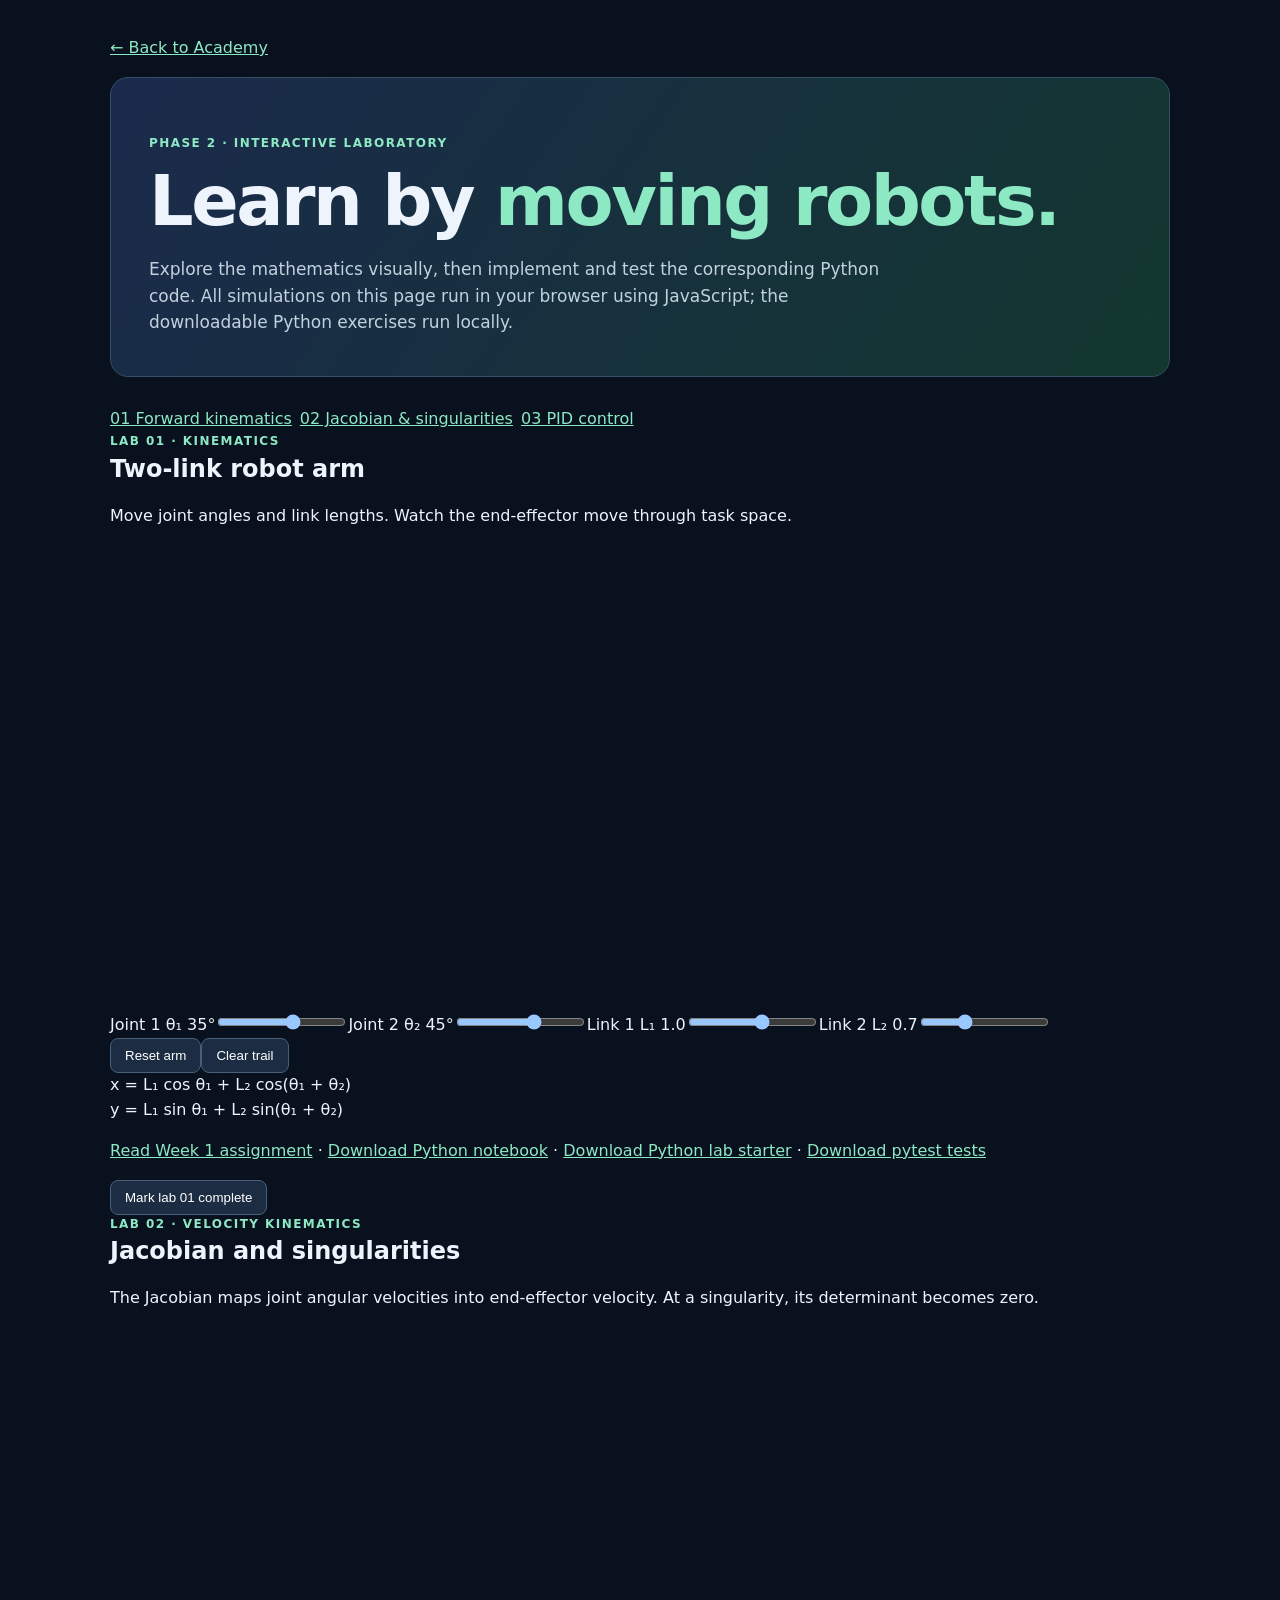
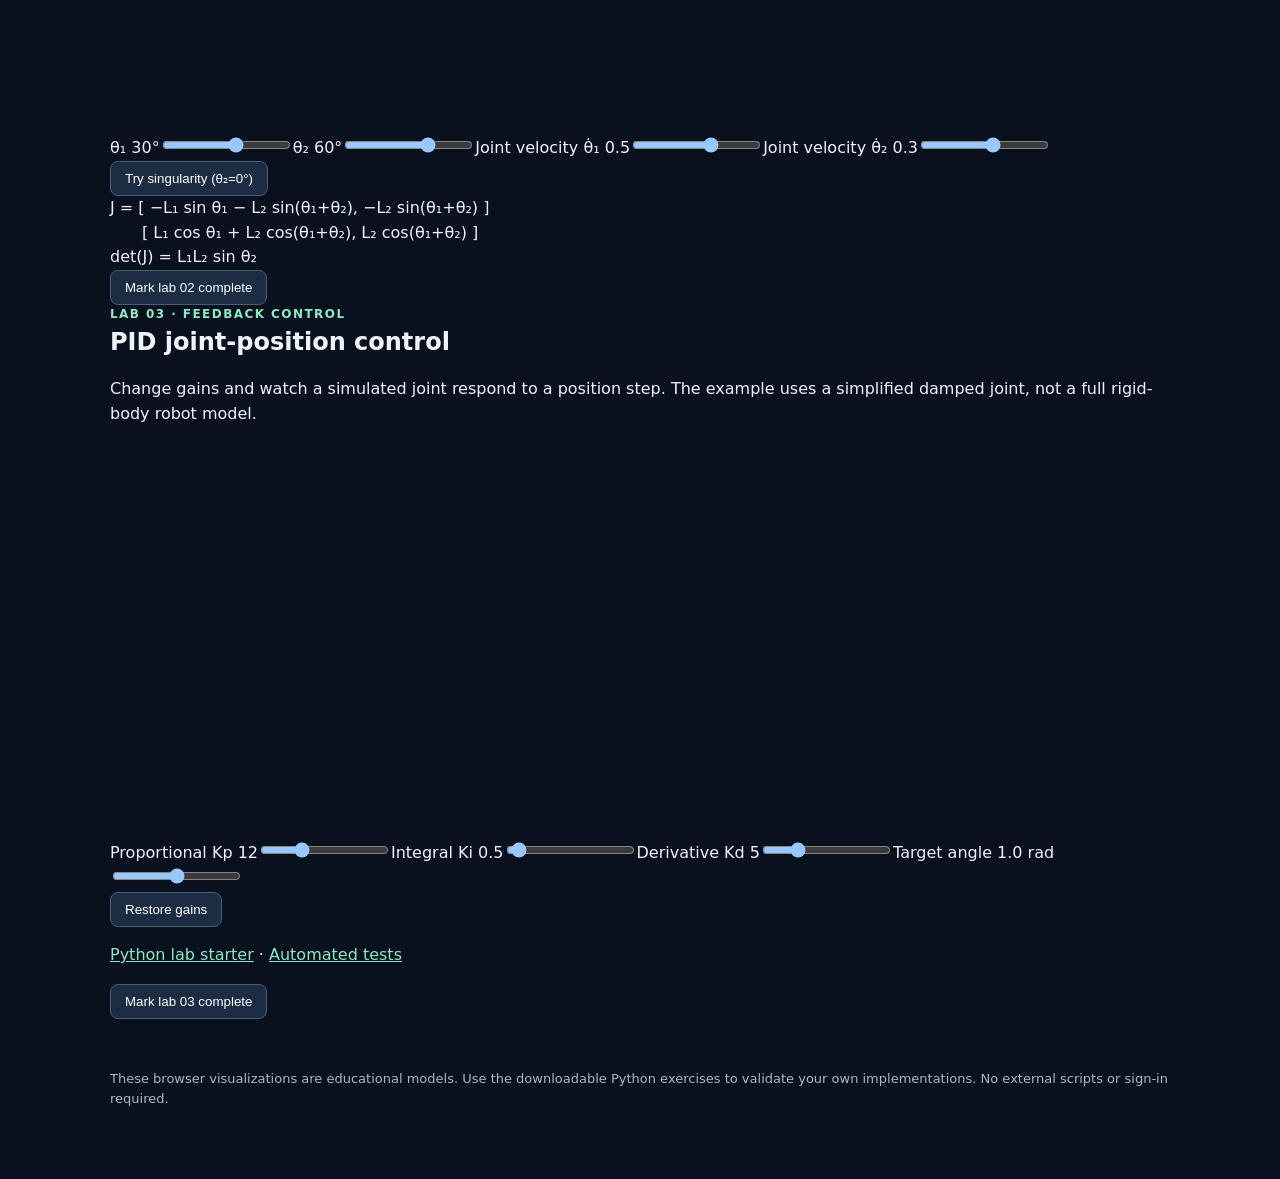
==== labs/index.html @ 92360028 "Add interactive robotics labs: labs/index.html" ====
<!doctype html><html lang="en"><head><meta charset="utf-8"><meta name="viewport" content="width=device-width,initial-scale=1"><title>Interactive Robotics Labs | AI Robotics Academy</title><link rel="stylesheet" href="../style.css"><link rel="stylesheet" href="labs.css"></head><body><main><p><a href="../">← Back to Academy</a></p><header><div class="eyebrow">PHASE 2 · INTERACTIVE LABORATORY</div><h1>Learn by <span>moving robots.</span></h1><p>Explore the mathematics visually, then implement and test the corresponding Python code. All simulations on this page run in your browser using JavaScript; the downloadable Python exercises run locally.</p></header><nav class="labnav"><a href="#fk">01 Forward kinematics</a><a href="#jacobian">02 Jacobian & singularities</a><a href="#pid">03 PID control</a></nav><section class="labsection" id="fk"><div class="eyebrow">LAB 01 · KINEMATICS</div><h2>Two-link robot arm</h2><p>Move joint angles and link lengths. Watch the end-effector move through task space.</p><div class="labgrid"><div class="plot"><canvas id="arm" width="560" height="460" role="img" aria-label="Two-link robot arm visualization"></canvas></div><div class="controls"><label>Joint 1 θ₁ <output id="t1v">35°</output><input id="t1" type="range" min="-180" max="180" value="35"></label><label>Joint 2 θ₂ <output id="t2v">45°</output><input id="t2" type="range" min="-180" max="180" value="45"></label><label>Link 1 L₁ <output id="l1v">1.0</output><input id="l1" type="range" min="0.3" max="1.5" value="1" step="0.1"></label><label>Link 2 L₂ <output id="l2v">0.7</output><input id="l2" type="range" min="0.3" max="1.5" value="0.7" step="0.1"></label><div class="readout" id="fk-readout" aria-live="polite"></div><button id="reset-arm">Reset arm</button><button id="trace-arm">Clear trail</button></div></div><div class="formula">x = L₁ cos θ₁ + L₂ cos(θ₁ + θ₂)<br>y = L₁ sin θ₁ + L₂ sin(θ₁ + θ₂)</div><p><a href="../assignments/week01.md">Read Week 1 assignment</a> · <a href="../notebooks/01_forward_kinematics.ipynb" download>Download Python notebook</a> · <a href="../python_labs/robotics_labs.py" download>Download Python lab starter</a> · <a href="../python_labs/test_robotics_labs.py" download>Download pytest tests</a></p><button data-complete="fk">Mark lab 01 complete</button><span id="fk-status"></span></section><section class="labsection" id="jacobian"><div class="eyebrow">LAB 02 · VELOCITY KINEMATICS</div><h2>Jacobian and singularities</h2><p>The Jacobian maps joint angular velocities into end-effector velocity. At a singularity, its determinant becomes zero.</p><div class="labgrid"><div class="plot"><canvas id="jac" width="560" height="400" role="img" aria-label="Arm configuration and end-effector velocity arrow"></canvas></div><div class="controls"><label>θ₁ <output id="j1v">30°</output><input id="j1" type="range" min="-180" max="180" value="30"></label><label>θ₂ <output id="j2v">60°</output><input id="j2" type="range" min="-180" max="180" value="60"></label><label>Joint velocity θ̇₁ <output id="v1v">0.5</output><input id="v1" type="range" min="-2" max="2" step="0.1" value="0.5"></label><label>Joint velocity θ̇₂ <output id="v2v">0.3</output><input id="v2" type="range" min="-2" max="2" step="0.1" value="0.3"></label><div class="readout" id="jac-readout" aria-live="polite"></div><button id="singularity">Try singularity (θ₂=0°)</button></div></div><div class="formula">J = [ −L₁ sin θ₁ − L₂ sin(θ₁+θ₂), −L₂ sin(θ₁+θ₂) ]<br>  [  L₁ cos θ₁ + L₂ cos(θ₁+θ₂),  L₂ cos(θ₁+θ₂) ]<br>det(J) = L₁L₂ sin θ₂</div><button data-complete="jacobian">Mark lab 02 complete</button><span id="jacobian-status"></span></section><section class="labsection" id="pid"><div class="eyebrow">LAB 03 · FEEDBACK CONTROL</div><h2>PID joint-position control</h2><p>Change gains and watch a simulated joint respond to a position step. The example uses a simplified damped joint, not a full rigid-body robot model.</p><div class="labgrid"><div class="plot"><canvas id="pid-chart" width="560" height="390" role="img" aria-label="PID step response graph"></canvas></div><div class="controls"><label>Proportional Kp <output id="kpv">12</output><input id="kp" type="range" min="0" max="40" step="1" value="12"></label><label>Integral Ki <output id="kiv">0.5</output><input id="ki" type="range" min="0" max="10" step="0.5" value="0.5"></label><label>Derivative Kd <output id="kdv">5</output><input id="kd" type="range" min="0" max="20" step="0.5" value="5"></label><label>Target angle <output id="targetv">1.0 rad</output><input id="target" type="range" min="0.2" max="1.8" step="0.1" value="1"></label><div class="readout" id="pid-readout" aria-live="polite"></div><button id="pid-defaults">Restore gains</button></div></div><p><a href="../python_labs/robotics_labs.py" download>Python lab starter</a> · <a href="../python_labs/test_robotics_labs.py" download>Automated tests</a></p><button data-complete="pid">Mark lab 03 complete</button><span id="pid-status"></span></section><footer>These browser visualizations are educational models. Use the downloadable Python exercises to validate your own implementations. No external scripts or sign-in required.</footer></main><script src="labs.js"></script></body></html>
---- style.css ----
:root{font-family:system-ui,-apple-system,Segoe UI,sans-serif;color-scheme:dark;--bg:#09101e;--panel:#142036;--border:#2d3b55;--muted:#a8b8ce;--mint:#8de9c4}*{box-sizing:border-box}body{margin:0;background:var(--bg);color:#eef4fc;line-height:1.55}main{max-width:1100px;margin:auto;padding:20px}header{padding:56px 38px 24px;background:linear-gradient(125deg,#1b2a4c,#12372f);border:1px solid #355064;border-radius:18px}h1{font-size:clamp(35px,5.5vw,70px);line-height:1.07;letter-spacing:-.035em;margin:12px 0}h1 span,.eyebrow{color:var(--mint)}header p{max-width:760px;color:#c1d2de;font-size:17px}.eyebrow{font-size:12px;font-weight:800;letter-spacing:.12em;text-transform:uppercase}nav{display:flex;gap:8px;flex-wrap:wrap;margin-top:30px}button,nav button{background:#1c2c43;border:1px solid #476078;border-radius:8px;color:#fff;padding:9px 14px;cursor:pointer}button:hover,nav button.active{background:#225a4e;border-color:var(--mint)}.dashboard{display:grid;grid-template-columns:repeat(4,1fr);gap:12px;margin:20px 0}.dashboard>div{padding:17px;background:var(--panel);border:1px solid var(--border);border-radius:12px}.dashboard strong{font-size:25px;display:block}.dashboard small,.muted,.sectionhead p{color:var(--muted)}.panel{margin-top:32px}.hidden{display:none}.sectionhead{display:flex;align-items:center;justify-content:space-between;gap:16px;margin-bottom:18px}h2{margin:0}input[type=search]{background:var(--panel);border:1px solid var(--border);border-radius:9px;color:#fff;padding:13px;min-width:250px}.module{background:var(--panel);border:1px solid var(--border);border-radius:12px;margin:12px 0;overflow:hidden}.module>summary{padding:20px 24px;cursor:pointer}.module h3{margin:5px 0;font-size:21px}.modulebody{padding:10px 24px 24px;border-top:1px solid var(--border)}.lesson{border-bottom:1px solid var(--border)}.lesson>summary{padding:16px 4px;cursor:pointer;font-weight:650}.lesson summary small{display:block;color:var(--muted);font-weight:400;margin-left:25px}.checkmark{color:var(--mint)}.lessonbody{padding:5px 8px 24px 26px}.lessonbody h4{margin:21px 0 6px}.lessonbody p{margin:7px 0;color:#c7d4e5}.lessonbody ol{padding-left:21px}.lessonbody li{margin:5px 0}.lab,.quiz{padding:16px;background:#0d3030;border:1px solid #27594c;border-radius:9px;margin:15px 0}.quiz{background:#1b283e;border-color:var(--border)}.option{display:block;margin:9px 0}.result{margin-left:12px;color:var(--mint)}.noteslabel{display:block;margin-top:20px}.noteslabel textarea{display:block;width:100%;min-height:95px;margin-top:7px;background:#0b1425;color:#fff;border:1px solid var(--border);border-radius:8px;padding:12px;font:inherit}.complete{display:block;margin-top:15px;font-weight:700}.weekd ay{padding:10px}.weekday{padding:13px 0;border-bottom:1px solid var(--border)}.weekday p{color:var(--muted);margin:5px 0 5px 25px}.weekday div{margin-left:25px}.resource{padding:11px 0;border-bottom:1px solid var(--border)}a{color:var(--mint)}input[type=checkbox],input[type=radio]{accent-color:var(--mint)}footer{padding:50px 0;color:var(--muted);font-size:13px}@media(max-width:700px){main{padding:12px}header{padding:35px 20px 20px}.dashboard{grid-template-columns:repeat(2,1fr)}.sectionhead{display:block}input[type=search]{width:100%;margin-top:12px}.module>summary{padding:17px}.modulebody{padding:10px 15px 20px}}
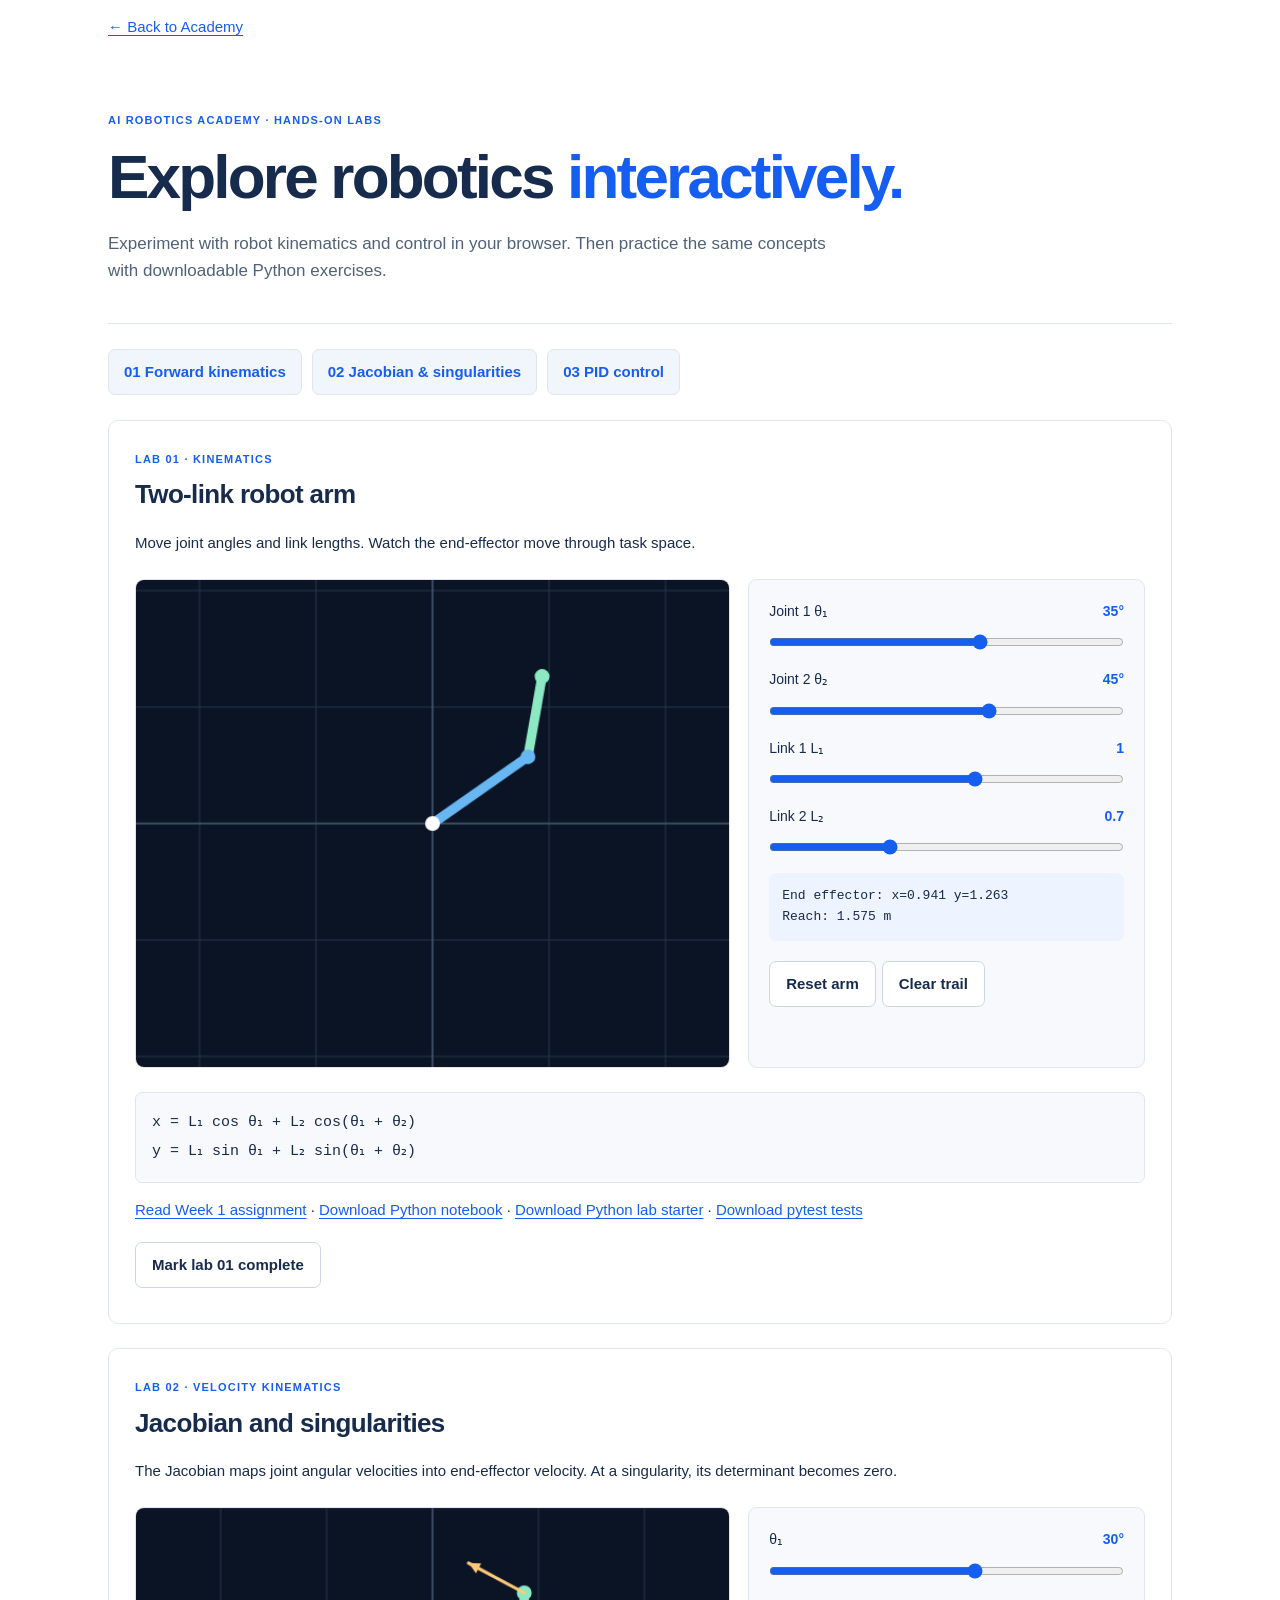
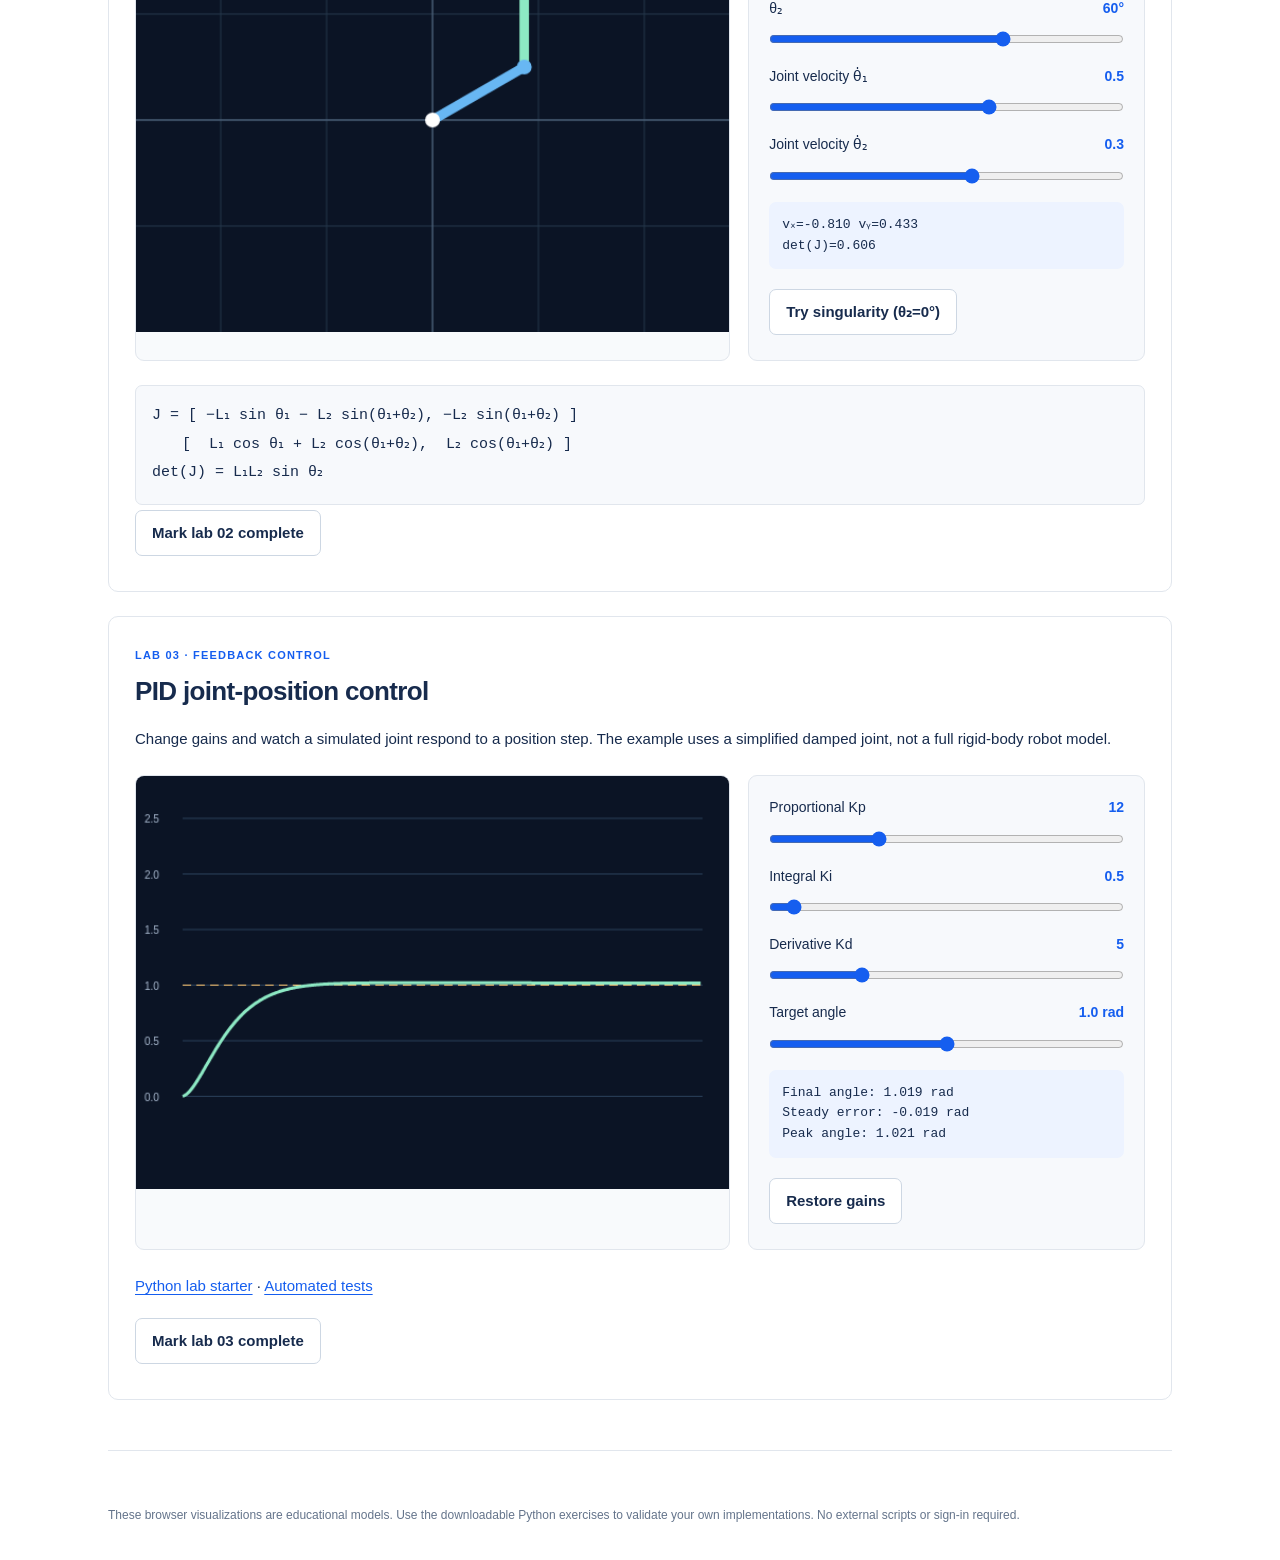
==== commit 87206792: "Redesign Academy with minimal white and blue professional theme" ====
--- a/labs/index.html
+++ b/labs/index.html
@@ -1 +1 @@
-<!doctype html><html lang="en"><head><meta charset="utf-8"><meta name="viewport" content="width=device-width,initial-scale=1"><title>Interactive Robotics Labs | AI Robotics Academy</title><link rel="stylesheet" href="../style.css"><link rel="stylesheet" href="labs.css"></head><body><main><p><a href="../">← Back to Academy</a></p><header><div class="eyebrow">PHASE 2 · INTERACTIVE LABORATORY</div><h1>Learn by <span>moving robots.</span></h1><p>Explore the mathematics visually, then implement and test the corresponding Python code. All simulations on this page run in your browser using JavaScript; the downloadable Python exercises run locally.</p></header><nav class="labnav"><a href="#fk">01 Forward kinematics</a><a href="#jacobian">02 Jacobian & singularities</a><a href="#pid">03 PID control</a></nav><section class="labsection" id="fk"><div class="eyebrow">LAB 01 · KINEMATICS</div><h2>Two-link robot arm</h2><p>Move joint angles and link lengths. Watch the end-effector move through task space.</p><div class="labgrid"><div class="plot"><canvas id="arm" width="560" height="460" role="img" aria-label="Two-link robot arm visualization"></canvas></div><div class="controls"><label>Joint 1 θ₁ <output id="t1v">35°</output><input id="t1" type="range" min="-180" max="180" value="35"></label><label>Joint 2 θ₂ <output id="t2v">45°</output><input id="t2" type="range" min="-180" max="180" value="45"></label><label>Link 1 L₁ <output id="l1v">1.0</output><input id="l1" type="range" min="0.3" max="1.5" value="1" step="0.1"></label><label>Link 2 L₂ <output id="l2v">0.7</output><input id="l2" type="range" min="0.3" max="1.5" value="0.7" step="0.1"></label><div class="readout" id="fk-readout" aria-live="polite"></div><button id="reset-arm">Reset arm</button><button id="trace-arm">Clear trail</button></div></div><div class="formula">x = L₁ cos θ₁ + L₂ cos(θ₁ + θ₂)<br>y = L₁ sin θ₁ + L₂ sin(θ₁ + θ₂)</div><p><a href="../assignments/week01.md">Read Week 1 assignment</a> · <a href="../notebooks/01_forward_kinematics.ipynb" download>Download Python notebook</a> · <a href="../python_labs/robotics_labs.py" download>Download Python lab starter</a> · <a href="../python_labs/test_robotics_labs.py" download>Download pytest tests</a></p><button data-complete="fk">Mark lab 01 complete</button><span id="fk-status"></span></section><section class="labsection" id="jacobian"><div class="eyebrow">LAB 02 · VELOCITY KINEMATICS</div><h2>Jacobian and singularities</h2><p>The Jacobian maps joint angular velocities into end-effector velocity. At a singularity, its determinant becomes zero.</p><div class="labgrid"><div class="plot"><canvas id="jac" width="560" height="400" role="img" aria-label="Arm configuration and end-effector velocity arrow"></canvas></div><div class="controls"><label>θ₁ <output id="j1v">30°</output><input id="j1" type="range" min="-180" max="180" value="30"></label><label>θ₂ <output id="j2v">60°</output><input id="j2" type="range" min="-180" max="180" value="60"></label><label>Joint velocity θ̇₁ <output id="v1v">0.5</output><input id="v1" type="range" min="-2" max="2" step="0.1" value="0.5"></label><label>Joint velocity θ̇₂ <output id="v2v">0.3</output><input id="v2" type="range" min="-2" max="2" step="0.1" value="0.3"></label><div class="readout" id="jac-readout" aria-live="polite"></div><button id="singularity">Try singularity (θ₂=0°)</button></div></div><div class="formula">J = [ −L₁ sin θ₁ − L₂ sin(θ₁+θ₂), −L₂ sin(θ₁+θ₂) ]<br>  [  L₁ cos θ₁ + L₂ cos(θ₁+θ₂),  L₂ cos(θ₁+θ₂) ]<br>det(J) = L₁L₂ sin θ₂</div><button data-complete="jacobian">Mark lab 02 complete</button><span id="jacobian-status"></span></section><section class="labsection" id="pid"><div class="eyebrow">LAB 03 · FEEDBACK CONTROL</div><h2>PID joint-position control</h2><p>Change gains and watch a simulated joint respond to a position step. The example uses a simplified damped joint, not a full rigid-body robot model.</p><div class="labgrid"><div class="plot"><canvas id="pid-chart" width="560" height="390" role="img" aria-label="PID step response graph"></canvas></div><div class="controls"><label>Proportional Kp <output id="kpv">12</output><input id="kp" type="range" min="0" max="40" step="1" value="12"></label><label>Integral Ki <output id="kiv">0.5</output><input id="ki" type="range" min="0" max="10" step="0.5" value="0.5"></label><label>Derivative Kd <output id="kdv">5</output><input id="kd" type="range" min="0" max="20" step="0.5" value="5"></label><label>Target angle <output id="targetv">1.0 rad</output><input id="target" type="range" min="0.2" max="1.8" step="0.1" value="1"></label><div class="readout" id="pid-readout" aria-live="polite"></div><button id="pid-defaults">Restore gains</button></div></div><p><a href="../python_labs/robotics_labs.py" download>Python lab starter</a> · <a href="../python_labs/test_robotics_labs.py" download>Automated tests</a></p><button data-complete="pid">Mark lab 03 complete</button><span id="pid-status"></span></section><footer>These browser visualizations are educational models. Use the downloadable Python exercises to validate your own implementations. No external scripts or sign-in required.</footer></main><script src="labs.js"></script></body></html>+<!doctype html><html lang="en"><head><meta charset="utf-8"><meta name="viewport" content="width=device-width,initial-scale=1"><title>Robotics Labs | AI Robotics Academy</title><link rel="stylesheet" href="../style.css"><link rel="stylesheet" href="labs.css"></head><body><main><p><a href="../">← Back to Academy</a></p><header><div class="eyebrow">AI ROBOTICS ACADEMY · HANDS-ON LABS</div><h1>Explore robotics <span>interactively.</span></h1><p>Experiment with robot kinematics and control in your browser. Then practice the same concepts with downloadable Python exercises.</p></header><nav class="labnav"><a href="#fk">01 Forward kinematics</a><a href="#jacobian">02 Jacobian & singularities</a><a href="#pid">03 PID control</a></nav><section class="labsection" id="fk"><div class="eyebrow">LAB 01 · KINEMATICS</div><h2>Two-link robot arm</h2><p>Move joint angles and link lengths. Watch the end-effector move through task space.</p><div class="labgrid"><div class="plot"><canvas id="arm" width="560" height="460" role="img" aria-label="Two-link robot arm visualization"></canvas></div><div class="controls"><label>Joint 1 θ₁ <output id="t1v">35°</output><input id="t1" type="range" min="-180" max="180" value="35"></label><label>Joint 2 θ₂ <output id="t2v">45°</output><input id="t2" type="range" min="-180" max="180" value="45"></label><label>Link 1 L₁ <output id="l1v">1.0</output><input id="l1" type="range" min="0.3" max="1.5" value="1" step="0.1"></label><label>Link 2 L₂ <output id="l2v">0.7</output><input id="l2" type="range" min="0.3" max="1.5" value="0.7" step="0.1"></label><div class="readout" id="fk-readout" aria-live="polite"></div><button id="reset-arm">Reset arm</button><button id="trace-arm">Clear trail</button></div></div><div class="formula">x = L₁ cos θ₁ + L₂ cos(θ₁ + θ₂)<br>y = L₁ sin θ₁ + L₂ sin(θ₁ + θ₂)</div><p><a href="../assignments/week01.md">Read Week 1 assignment</a> · <a href="../notebooks/01_forward_kinematics.ipynb" download>Download Python notebook</a> · <a href="../python_labs/robotics_labs.py" download>Download Python lab starter</a> · <a href="../python_labs/test_robotics_labs.py" download>Download pytest tests</a></p><button data-complete="fk">Mark lab 01 complete</button><span id="fk-status"></span></section><section class="labsection" id="jacobian"><div class="eyebrow">LAB 02 · VELOCITY KINEMATICS</div><h2>Jacobian and singularities</h2><p>The Jacobian maps joint angular velocities into end-effector velocity. At a singularity, its determinant becomes zero.</p><div class="labgrid"><div class="plot"><canvas id="jac" width="560" height="400" role="img" aria-label="Arm configuration and end-effector velocity arrow"></canvas></div><div class="controls"><label>θ₁ <output id="j1v">30°</output><input id="j1" type="range" min="-180" max="180" value="30"></label><label>θ₂ <output id="j2v">60°</output><input id="j2" type="range" min="-180" max="180" value="60"></label><label>Joint velocity θ̇₁ <output id="v1v">0.5</output><input id="v1" type="range" min="-2" max="2" step="0.1" value="0.5"></label><label>Joint velocity θ̇₂ <output id="v2v">0.3</output><input id="v2" type="range" min="-2" max="2" step="0.1" value="0.3"></label><div class="readout" id="jac-readout" aria-live="polite"></div><button id="singularity">Try singularity (θ₂=0°)</button></div></div><div class="formula">J = [ −L₁ sin θ₁ − L₂ sin(θ₁+θ₂), −L₂ sin(θ₁+θ₂) ]<br>  [  L₁ cos θ₁ + L₂ cos(θ₁+θ₂),  L₂ cos(θ₁+θ₂) ]<br>det(J) = L₁L₂ sin θ₂</div><button data-complete="jacobian">Mark lab 02 complete</button><span id="jacobian-status"></span></section><section class="labsection" id="pid"><div class="eyebrow">LAB 03 · FEEDBACK CONTROL</div><h2>PID joint-position control</h2><p>Change gains and watch a simulated joint respond to a position step. The example uses a simplified damped joint, not a full rigid-body robot model.</p><div class="labgrid"><div class="plot"><canvas id="pid-chart" width="560" height="390" role="img" aria-label="PID step response graph"></canvas></div><div class="controls"><label>Proportional Kp <output id="kpv">12</output><input id="kp" type="range" min="0" max="40" step="1" value="12"></label><label>Integral Ki <output id="kiv">0.5</output><input id="ki" type="range" min="0" max="10" step="0.5" value="0.5"></label><label>Derivative Kd <output id="kdv">5</output><input id="kd" type="range" min="0" max="20" step="0.5" value="5"></label><label>Target angle <output id="targetv">1.0 rad</output><input id="target" type="range" min="0.2" max="1.8" step="0.1" value="1"></label><div class="readout" id="pid-readout" aria-live="polite"></div><button id="pid-defaults">Restore gains</button></div></div><p><a href="../python_labs/robotics_labs.py" download>Python lab starter</a> · <a href="../python_labs/test_robotics_labs.py" download>Automated tests</a></p><button data-complete="pid">Mark lab 03 complete</button><span id="pid-status"></span></section><footer>These browser visualizations are educational models. Use the downloadable Python exercises to validate your own implementations. No external scripts or sign-in required.</footer></main><script src="labs.js"></script></body></html>
--- a/style.css
+++ b/style.css
@@ -1 +1 @@
-:root{font-family:system-ui,-apple-system,Segoe UI,sans-serif;color-scheme:dark;--bg:#09101e;--panel:#142036;--border:#2d3b55;--muted:#a8b8ce;--mint:#8de9c4}*{box-sizing:border-box}body{margin:0;background:var(--bg);color:#eef4fc;line-height:1.55}main{max-width:1100px;margin:auto;padding:20px}header{padding:56px 38px 24px;background:linear-gradient(125deg,#1b2a4c,#12372f);border:1px solid #355064;border-radius:18px}h1{font-size:clamp(35px,5.5vw,70px);line-height:1.07;letter-spacing:-.035em;margin:12px 0}h1 span,.eyebrow{color:var(--mint)}header p{max-width:760px;color:#c1d2de;font-size:17px}.eyebrow{font-size:12px;font-weight:800;letter-spacing:.12em;text-transform:uppercase}nav{display:flex;gap:8px;flex-wrap:wrap;margin-top:30px}button,nav button{background:#1c2c43;border:1px solid #476078;border-radius:8px;color:#fff;padding:9px 14px;cursor:pointer}button:hover,nav button.active{background:#225a4e;border-color:var(--mint)}.dashboard{display:grid;grid-template-columns:repeat(4,1fr);gap:12px;margin:20px 0}.dashboard>div{padding:17px;background:var(--panel);border:1px solid var(--border);border-radius:12px}.dashboard strong{font-size:25px;display:block}.dashboard small,.muted,.sectionhead p{color:var(--muted)}.panel{margin-top:32px}.hidden{display:none}.sectionhead{display:flex;align-items:center;justify-content:space-between;gap:16px;margin-bottom:18px}h2{margin:0}input[type=search]{background:var(--panel);border:1px solid var(--border);border-radius:9px;color:#fff;padding:13px;min-width:250px}.module{background:var(--panel);border:1px solid var(--border);border-radius:12px;margin:12px 0;overflow:hidden}.module>summary{padding:20px 24px;cursor:pointer}.module h3{margin:5px 0;font-size:21px}.modulebody{padding:10px 24px 24px;border-top:1px solid var(--border)}.lesson{border-bottom:1px solid var(--border)}.lesson>summary{padding:16px 4px;cursor:pointer;font-weight:650}.lesson summary small{display:block;color:var(--muted);font-weight:400;margin-left:25px}.checkmark{color:var(--mint)}.lessonbody{padding:5px 8px 24px 26px}.lessonbody h4{margin:21px 0 6px}.lessonbody p{margin:7px 0;color:#c7d4e5}.lessonbody ol{padding-left:21px}.lessonbody li{margin:5px 0}.lab,.quiz{padding:16px;background:#0d3030;border:1px solid #27594c;border-radius:9px;margin:15px 0}.quiz{background:#1b283e;border-color:var(--border)}.option{display:block;margin:9px 0}.result{margin-left:12px;color:var(--mint)}.noteslabel{display:block;margin-top:20px}.noteslabel textarea{display:block;width:100%;min-height:95px;margin-top:7px;background:#0b1425;color:#fff;border:1px solid var(--border);border-radius:8px;padding:12px;font:inherit}.complete{display:block;margin-top:15px;font-weight:700}.weekd ay{padding:10px}.weekday{padding:13px 0;border-bottom:1px solid var(--border)}.weekday p{color:var(--muted);margin:5px 0 5px 25px}.weekday div{margin-left:25px}.resource{padding:11px 0;border-bottom:1px solid var(--border)}a{color:var(--mint)}input[type=checkbox],input[type=radio]{accent-color:var(--mint)}footer{padding:50px 0;color:var(--muted);font-size:13px}@media(max-width:700px){main{padding:12px}header{padding:35px 20px 20px}.dashboard{grid-template-columns:repeat(2,1fr)}.sectionhead{display:block}input[type=search]{width:100%;margin-top:12px}.module>summary{padding:17px}.modulebody{padding:10px 15px 20px}}+:root{font-family:Inter,ui-sans-serif,-apple-system,BlinkMacSystemFont,"Segoe UI",sans-serif;color-scheme:light;--bg:#fff;--panel:#fff;--border:#e1e6ed;--muted:#64748b;--mint:#155eef;--ink:#172b4d;--soft:#f7f9fc}*{box-sizing:border-box}html{scroll-behavior:smooth}body{margin:0;background:var(--bg);color:var(--ink);line-height:1.6;font-size:15px}main{max-width:1120px;margin:auto;padding:0 28px}a{color:var(--mint);text-underline-offset:3px}a:hover{text-decoration-thickness:2px}header{padding:58px 0 38px;border-bottom:1px solid var(--border)}h1{font-size:clamp(38px,5.3vw,62px);line-height:1.14;letter-spacing:-.045em;margin:12px 0 18px;font-weight:750;max-width:820px}h1 span{color:var(--mint)}header p{max-width:750px;color:#516278;font-size:17px;margin:0}.eyebrow{font-size:11px;font-weight:800;letter-spacing:.11em;color:var(--mint);text-transform:uppercase}nav{display:flex;align-items:center;gap:8px;flex-wrap:wrap;margin-top:34px}button,nav button{font:inherit;background:#fff;border:1px solid #cdd7e3;border-radius:7px;color:var(--ink);padding:10px 16px;cursor:pointer;font-weight:600}button:hover,nav button.active{background:#edf3ff;border-color:#155eef;color:#155eef}button:focus-visible,a:focus-visible,summary:focus-visible,input:focus-visible,textarea:focus-visible{outline:3px solid #93bbff;outline-offset:2px}.labentry{display:inline-flex;align-items:center;background:#155eef;color:#fff;text-decoration:none;border:1px solid #155eef;border-radius:7px;padding:10px 16px;font-weight:650;margin-left:auto}.labentry:hover{background:#104bc2;color:#fff}.dashboard{display:grid;grid-template-columns:repeat(4,1fr);gap:0;margin:30px 0;padding:22px 0;border-top:1px solid var(--border);border-bottom:1px solid var(--border)}.dashboard>div{padding:0 25px;border-right:1px solid var(--border)}.dashboard>div:first-child{padding-left:0}.dashboard>div:last-child{border:0}.dashboard strong{font-size:24px;font-weight:750;display:block;line-height:1.25}.dashboard small,.muted,.sectionhead p{color:var(--muted)}.dashboard small{font-size:12px}.panel{margin-top:34px}.hidden{display:none}.sectionhead{display:flex;align-items:center;justify-content:space-between;gap:16px;margin-bottom:22px}.sectionhead p{margin:5px 0 0}h2{font-size:26px;letter-spacing:-.025em;margin:0}input[type=search]{background:#fff;border:1px solid #cdd7e3;border-radius:7px;color:var(--ink);padding:12px 14px;min-width:260px;font:inherit}.module{background:#fff;border:1px solid var(--border);border-radius:10px;margin:12px 0;overflow:hidden;box-shadow:0 2px 8px rgba(20,40,80,.025)}.module>summary{padding:21px 25px;cursor:pointer;list-style:none;position:relative;padding-right:50px}.module>summary::-webkit-details-marker{display:none}.module>summary:after{content:'⌄';position:absolute;right:24px;top:35%;color:#64748b;font-size:24px}.module[open]>summary:after{transform:rotate(180deg)}.module h3{margin:4px 0;font-size:19px;letter-spacing:-.02em}.modulebody{padding:4px 25px 25px;border-top:1px solid var(--border)}.lesson{border-bottom:1px solid var(--border)}.lesson:last-child{border-bottom:0}.lesson>summary{padding:16px 4px;cursor:pointer;font-weight:620}.lesson summary small{display:block;color:var(--muted);font-weight:400;margin-left:27px;font-size:12px}.checkmark{color:var(--mint);display:inline-block;width:22px}.lessonbody{padding:4px 10px 25px 27px}.lessonbody h4{margin:21px 0 7px;font-size:14px}.lessonbody p{margin:7px 0;color:#4c5d70}.lessonbody ol{padding-left:21px}.lessonbody li{margin:5px 0}.lab,.quiz{padding:18px;background:#f7faff;border:1px solid #dce7fa;border-radius:8px;margin:16px 0}.quiz{background:#fafbfc;border-color:var(--border)}.option{display:block;margin:9px 0}.result{margin-left:12px;color:#176c46}.noteslabel{display:block;margin-top:20px}.noteslabel textarea{display:block;width:100%;min-height:95px;margin-top:7px;background:#fff;color:var(--ink);border:1px solid #cdd7e3;border-radius:7px;padding:12px;font:inherit}.complete{display:block;margin-top:15px;font-weight:700}.weekday{padding:14px 0;border-bottom:1px solid var(--border)}.weekday p{color:var(--muted);margin:5px 0 5px 25px}.weekday div{margin-left:25px}.resource{padding:13px 0;border-bottom:1px solid var(--border)}input[type=checkbox],input[type=radio],input[type=range]{accent-color:var(--mint)}footer{padding:55px 0 35px;margin-top:50px;border-top:1px solid var(--border);color:var(--muted);font-size:12px}@media(max-width:700px){main{padding:0 18px}header{padding:38px 0 25px}.dashboard{grid-template-columns:repeat(2,1fr);row-gap:20px}.dashboard>div{padding:0 12px}.dashboard>div:nth-child(2){border:0}.dashboard>div:nth-child(3){padding-left:0}.sectionhead{display:block}input[type=search]{width:100%;margin-top:12px}.module>summary{padding:17px}.modulebody{padding:8px 15px 20px}.labentry{margin-left:0}}
--- a/labs/labs.css
+++ b/labs/labs.css
@@ -0,0 +1 @@
+.labnav{display:flex;gap:10px;flex-wrap:wrap;margin:25px 0}.labnav a{background:#f1f5fc;padding:10px 15px;border:1px solid #e1e6ed;border-radius:7px;text-decoration:none;font-weight:600}.labsection{padding:30px 26px;margin:24px 0;background:#fff;border:1px solid #e1e6ed;border-radius:10px}.labsection h2{margin:6px 0}.labgrid{display:grid;grid-template-columns:minmax(0,1.5fr) minmax(260px,1fr);gap:18px;margin:24px 0}.plot{background:#f8fafc;border:1px solid #e1e6ed;border-radius:9px;overflow:hidden}.plot canvas{width:100%;height:auto;display:block}.controls{background:#f7f9fc;padding:20px;border:1px solid #e1e6ed;border-radius:9px}.controls label{display:block;margin-bottom:18px;font-size:14px}.controls label output{float:right;color:#155eef;font-weight:700}.controls input[type=range]{display:block;width:100%;margin:12px 0;accent-color:#155eef}.readout{padding:13px;background:#edf3ff;border-radius:7px;margin-bottom:15px;font-family:ui-monospace,monospace;white-space:pre-line;font-size:13px;color:#172b4d}.formula{background:#f7f9fc;padding:16px;overflow-x:auto;border:1px solid #e1e6ed;border-radius:7px;font-family:ui-monospace,monospace;white-space:pre;line-height:1.9}.labsection button{margin:5px 6px 5px 0}.labsection span[id$="-status"]{color:#176c46}@media(max-width:760px){.labgrid{grid-template-columns:1fr}.labsection{padding:22px 14px}}
